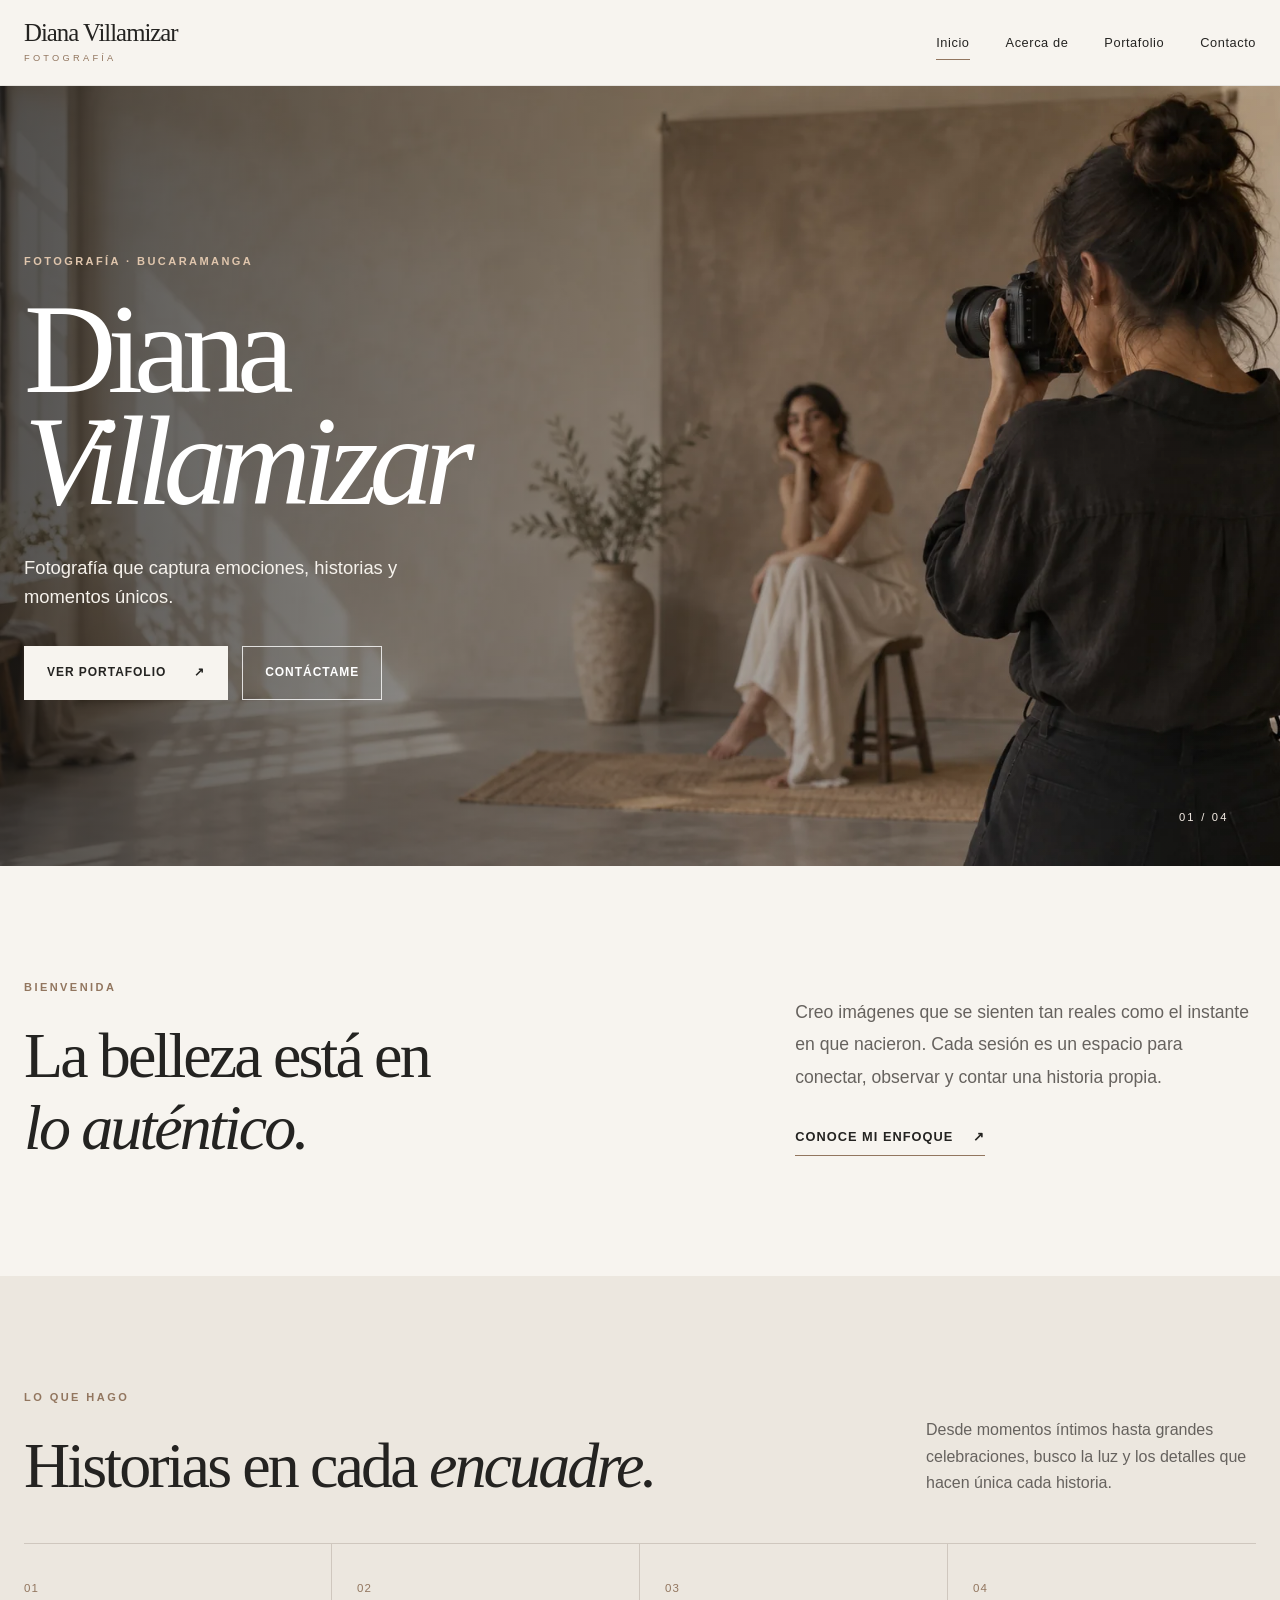
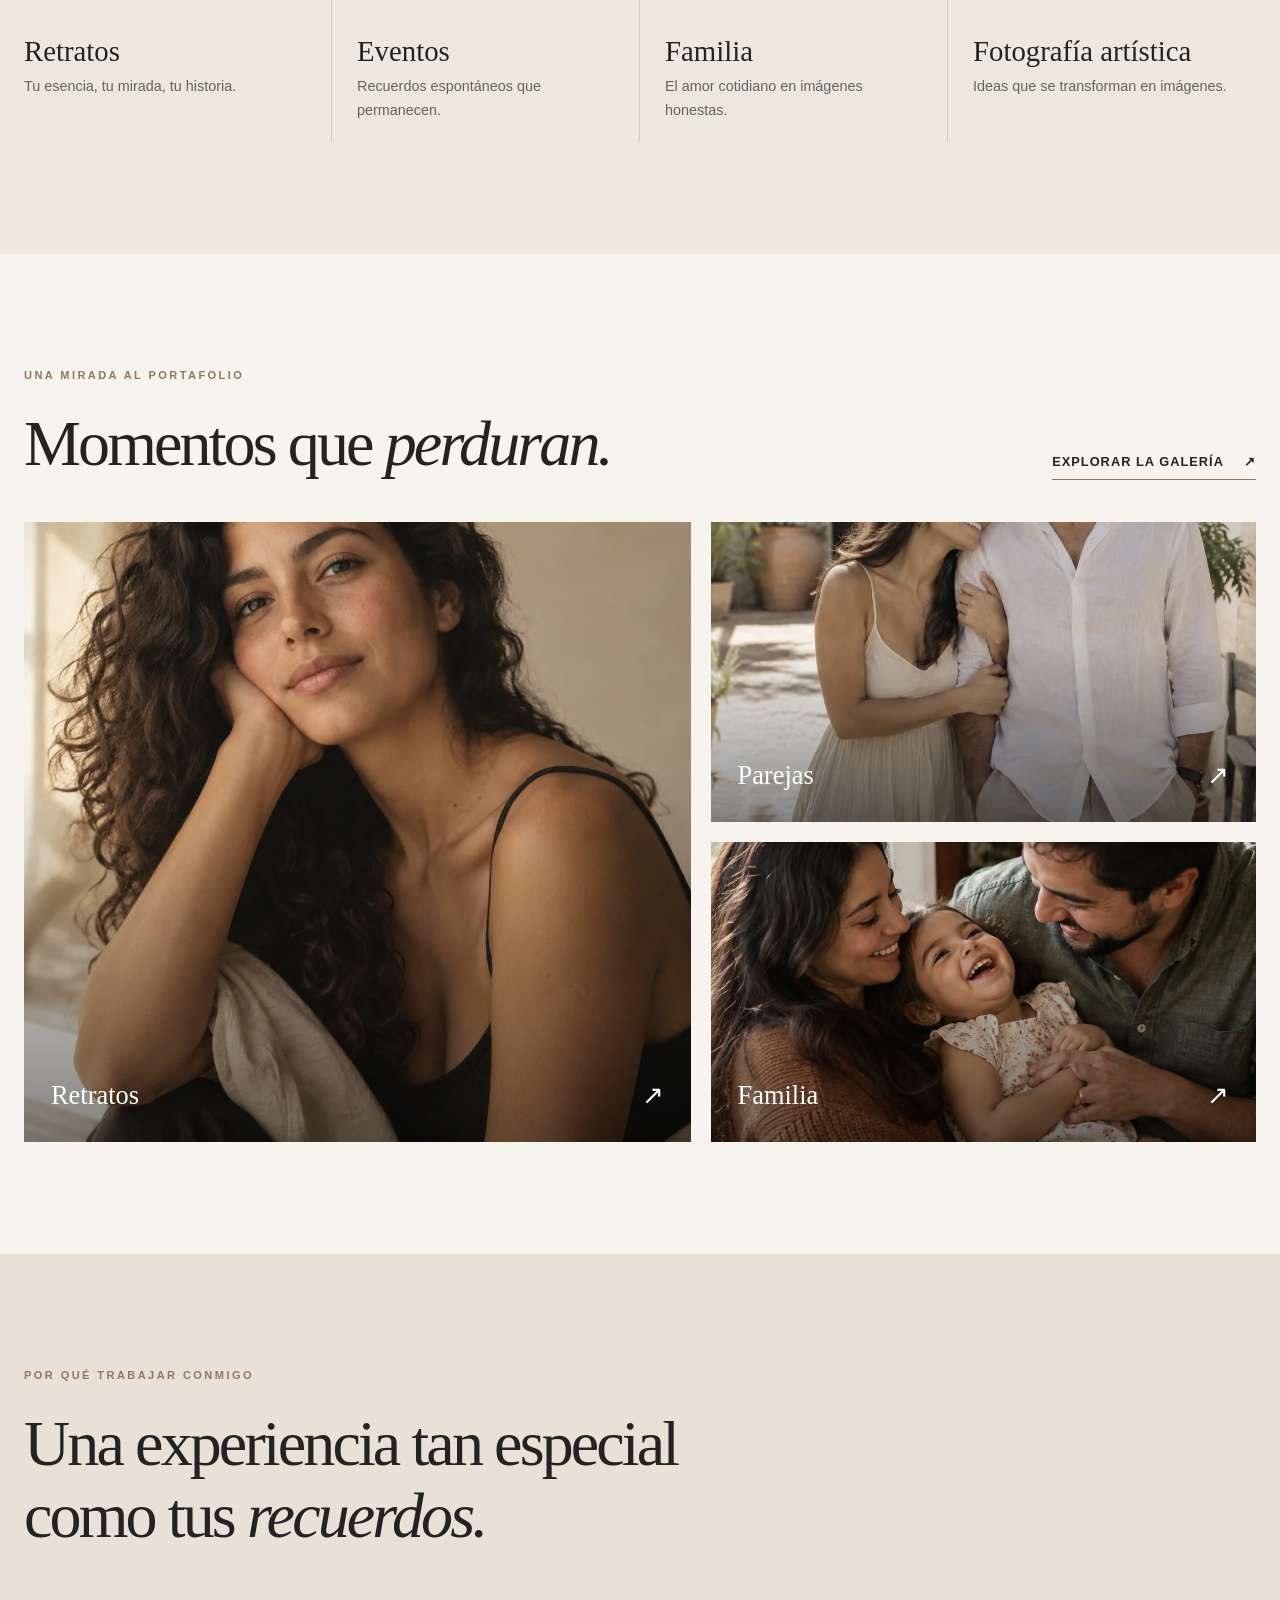
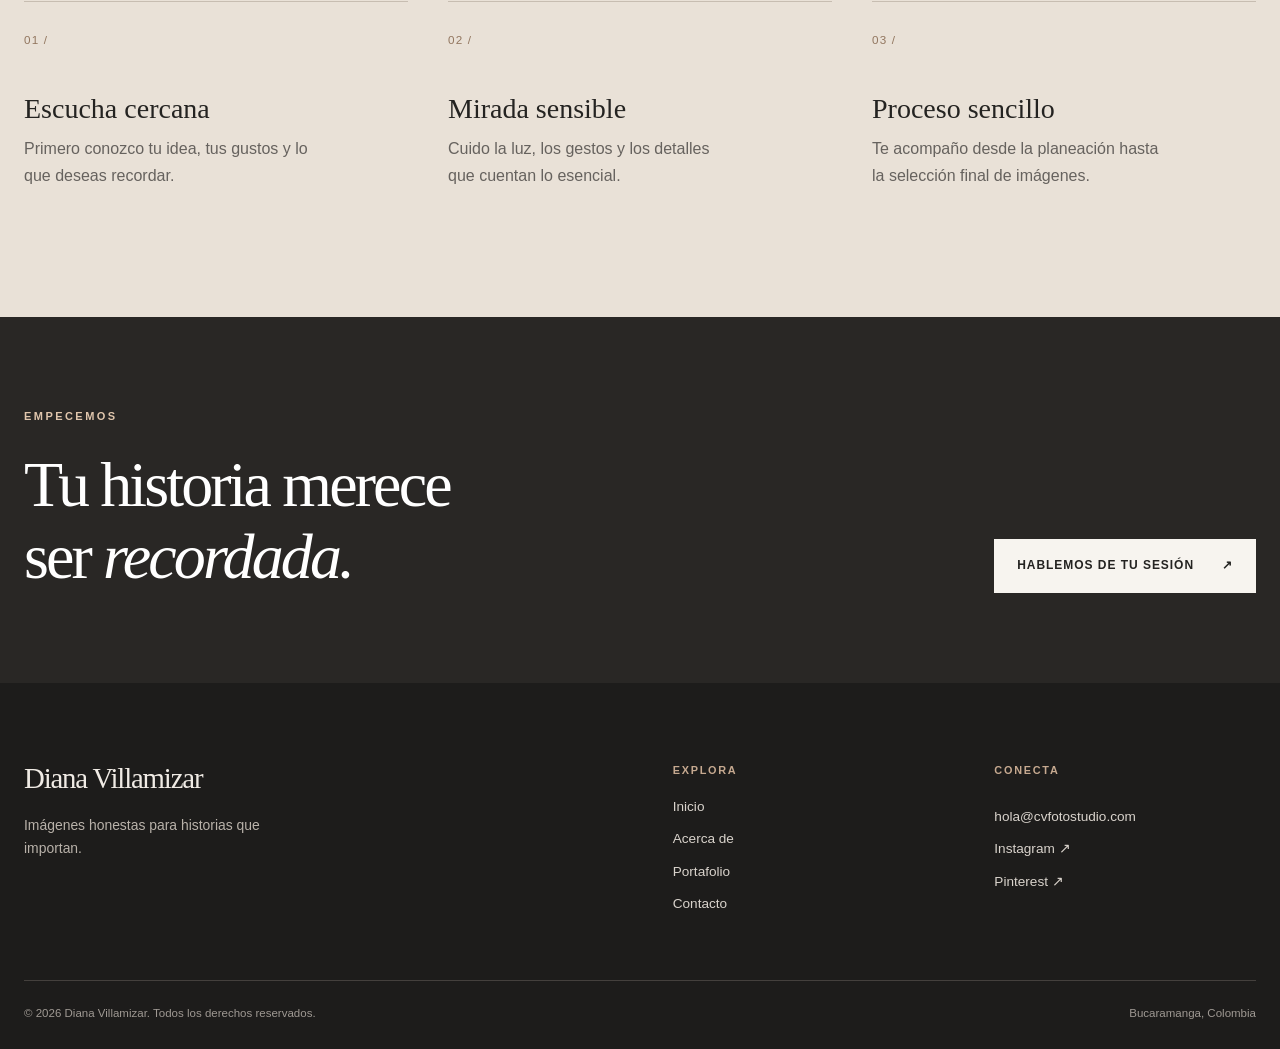
==== index.html @ 18f03355 "Add complete photography website" ====
<!doctype html>
<html lang="es">
<head>
  <meta charset="utf-8">
  <meta name="viewport" content="width=device-width, initial-scale=1">
  <meta name="description" content="Diana Villamizar: fotografía de retratos, eventos, familias y proyectos creativos en Bucaramanga. Historias reales en imágenes memorables.">
  <meta name="theme-color" content="#f7f4ef">
  <title>Diana Villamizar | Fotografía con alma en Bucaramanga</title>
  <link rel="stylesheet" href="css/styles.css">
  <script src="js/main.js" defer></script>
</head>
<body>
  <a class="skip-link" href="#contenido">Saltar al contenido</a>
  <header class="site-header">
    <div class="container header-inner">
      <a class="brand" href="index.html" aria-label="Diana Villamizar, ir al inicio"><span class="brand-name">Diana Villamizar</span><span class="brand-note">FOTOGRAFÍA</span></a>
      <button class="menu-toggle" type="button" aria-label="Abrir menú" aria-controls="site-nav" aria-expanded="false"><span></span><span></span><span></span></button>
      <nav class="site-nav" id="site-nav" aria-label="Navegación principal"><a class="active" aria-current="page" href="index.html">Inicio</a><a href="acerca.html">Acerca de</a><a href="portafolio.html">Portafolio</a><a href="contacto.html">Contacto</a></nav>
    </div>
  </header>
  <main id="contenido">
    <section class="hero" aria-labelledby="hero-title">
      <img class="hero-image" src="images/hero.webp" alt="Fotógrafa preparando una sesión de retrato en un estudio cálido" fetchpriority="high">
      <div class="hero-shade"></div>
      <div class="container hero-content"><p class="eyebrow light">FOTOGRAFÍA · BUCARAMANGA</p><h1 id="hero-title">Diana<br><em>Villamizar</em></h1><p>Fotografía que captura emociones, historias y momentos únicos.</p><div class="button-row"><a class="button button-light" href="portafolio.html">Ver portafolio <span aria-hidden="true">↗</span></a><a class="button button-outline-light" href="contacto.html">Contáctame</a></div></div>
      <span class="hero-index" aria-hidden="true">01 / 04</span>
    </section>
    <section class="section intro-section"><div class="container intro-grid"><div><p class="eyebrow">BIENVENIDA</p><h2>La belleza está en<br><em>lo auténtico.</em></h2></div><div class="intro-copy"><p>Creo imágenes que se sienten tan reales como el instante en que nacieron. Cada sesión es un espacio para conectar, observar y contar una historia propia.</p><a class="text-link" href="acerca.html">Conoce mi enfoque <span aria-hidden="true">↗</span></a></div></div></section>
    <section class="section services-section"><div class="container"><div class="section-heading"><div><p class="eyebrow">LO QUE HAGO</p><h2>Historias en cada <em>encuadre.</em></h2></div><p>Desde momentos íntimos hasta grandes celebraciones, busco la luz y los detalles que hacen única cada historia.</p></div><div class="service-grid"><article class="service-card"><span>01</span><h3>Retratos</h3><p>Tu esencia, tu mirada, tu historia.</p></article><article class="service-card"><span>02</span><h3>Eventos</h3><p>Recuerdos espontáneos que permanecen.</p></article><article class="service-card"><span>03</span><h3>Familia</h3><p>El amor cotidiano en imágenes honestas.</p></article><article class="service-card"><span>04</span><h3>Fotografía artística</h3><p>Ideas que se transforman en imágenes.</p></article></div></div></section>
    <section class="section featured-section"><div class="container"><div class="section-heading align-end"><div><p class="eyebrow">UNA MIRADA AL PORTAFOLIO</p><h2>Momentos que <em>perduran.</em></h2></div><a class="text-link" href="portafolio.html">Explorar la galería <span aria-hidden="true">↗</span></a></div><div class="featured-grid"><a class="photo-card photo-card-tall" href="portafolio.html#retratos"><img src="images/retratos.webp" alt="Retrato editorial de una mujer bajo luz natural" loading="lazy"><span>Retratos <b aria-hidden="true">↗</b></span></a><a class="photo-card" href="portafolio.html#parejas"><img src="images/parejas.webp" alt="Pareja caminando junta en un patio iluminado" loading="lazy"><span>Parejas <b aria-hidden="true">↗</b></span></a><a class="photo-card" href="portafolio.html#familia"><img src="images/familia.webp" alt="Familia compartiendo un momento cercano en casa" loading="lazy"><span>Familia <b aria-hidden="true">↗</b></span></a></div></div></section>
    <section class="section why-section"><div class="container"><p class="eyebrow">POR QUÉ TRABAJAR CONMIGO</p><h2>Una experiencia tan especial<br>como tus <em>recuerdos.</em></h2><div class="why-grid"><article><span class="why-number">01 /</span><h3>Escucha cercana</h3><p>Primero conozco tu idea, tus gustos y lo que deseas recordar.</p></article><article><span class="why-number">02 /</span><h3>Mirada sensible</h3><p>Cuido la luz, los gestos y los detalles que cuentan lo esencial.</p></article><article><span class="why-number">03 /</span><h3>Proceso sencillo</h3><p>Te acompaño desde la planeación hasta la selección final de imágenes.</p></article></div></div></section>
    <section class="cta-section"><div class="container cta-inner"><div><p class="eyebrow light">EMPECEMOS</p><h2>Tu historia merece<br>ser <em>recordada.</em></h2></div><a class="button button-light" href="contacto.html">Hablemos de tu sesión <span aria-hidden="true">↗</span></a></div></section>
  </main>
  <footer class="site-footer"><div class="container footer-top"><div><a class="footer-brand" href="index.html">Diana Villamizar</a><p>Imágenes honestas para historias que importan.</p></div><div><h2>Explora</h2><nav aria-label="Navegación del pie de página"><a href="index.html">Inicio</a><a href="acerca.html">Acerca de</a><a href="portafolio.html">Portafolio</a><a href="contacto.html">Contacto</a></nav></div><div><h2>Conecta</h2><a href="mailto:hola@cvfotostudio.com">hola@cvfotostudio.com</a><a href="https://www.instagram.com/" target="_blank" rel="noopener noreferrer" aria-label="Instagram (enlace de demostración)">Instagram ↗</a><a href="https://www.pinterest.com/" target="_blank" rel="noopener noreferrer" aria-label="Pinterest (enlace de demostración)">Pinterest ↗</a></div></div><div class="container footer-bottom"><small>© 2026 Diana Villamizar. Todos los derechos reservados.</small><small>Bucaramanga, Colombia</small></div></footer>
</body>
</html>
---- css/styles.css ----
/* Diana Villamizar — sitio estático, sin dependencias. */
:root {
  --paper:#f7f4ef;
  --white:#fff;
  --ink:#242321;
  --muted:#66625e;
  --line:#ded8d0;
  --accent:#92765f;
  --dark:#292725;
  --serif:Georgia,'Times New Roman',serif;
  --sans:Arial,Helvetica,sans-serif
}
* {
  box-sizing:border-box
}
html {
  scroll-behavior:smooth
}
body {
  margin:0;
  background:var(--paper);
  color:var(--ink);
  font-family:var(--sans);
  font-size:16px;
  line-height:1.65
}
img {
  max-width:100%;
  display:block
}
a {
  color:inherit;
  text-decoration:none
}
button,input,textarea {
  font:inherit
}
button {
  cursor:pointer
}
h1,h2,h3,p {
  margin-top:0
}
h1,h2,h3 {
  line-height:1.12;
  font-weight:400
}
h1,h2,.footer-brand,.brand-name {
  font-family:var(--serif)
}
h1 em,h2 em {
  font-weight:400
}
h2 {
  font-size:clamp(2.35rem,5vw,4.6rem);
  letter-spacing:-.045em
}
h3 {
  font-size:1.35rem
}
p {
  color:var(--muted)
}
:focus-visible {
  outline:2px solid var(--accent);
  outline-offset:4px
}
.container {
  width:min(100% - 48px,1260px);
  margin-inline:auto
}
.section {
  padding:112px 0
}
.eyebrow {
  font-size:.69rem;
  font-weight:700;
  letter-spacing:.22em;
  color:var(--accent);
  margin-bottom:24px
}
.eyebrow.light {
  color:#e0c6ad
}
.skip-link {
  position:absolute;
  left:16px;
  top:-60px;
  z-index:99;
  background:var(--ink);
  color:white;
  padding:10px 16px
}
.skip-link:focus {
  top:10px
}
.site-header {
  height:86px;
  background:var(--paper);
  position:relative;
  z-index:20;
  border-bottom:1px solid rgba(36,35,33,.08)
}
.header-inner {
  height:100%;
  display:flex;
  align-items:center;
  justify-content:space-between;
  gap:32px
}
.brand {
  display:inline-flex;
  flex-direction:column;
  line-height:1;
  white-space:nowrap
}
.brand-name {
  font-size:1.55rem;
  letter-spacing:-.04em
}
.brand-note {
  font-size:.58rem;
  letter-spacing:.35em;
  margin-top:8px;
  color:var(--accent)
}
.site-nav {
  display:flex;
  align-items:center;
  gap:36px
}
.site-nav a {
  font-size:.8rem;
  letter-spacing:.045em;
  padding:12px 0;
  position:relative
}
.site-nav a::after {
  content:"";
  position:absolute;
  left:0;
  right:100%;
  bottom:5px;
  height:1px;
  background:var(--accent);
  transition:right .25s
}
.site-nav a:hover::after,.site-nav a.active::after {
  right:0
}
.menu-toggle {
  display:none;
  border:0;
  background:none;
  width:42px;
  height:42px;
  padding:8px
}
.menu-toggle span {
  display:block;
  height:1px;
  background:var(--ink);
  margin:6px 0
}
.hero {
  min-height:min(780px,calc(100svh - 86px));
  position:relative;
  background:#665c53;
  display:flex;
  align-items:center;
  overflow:hidden
}
.hero-image,.hero-shade {
  position:absolute;
  inset:0;
  width:100%;
  height:100%
}
.hero-image {
  object-fit:cover;
  object-position:center
}
.hero-shade {
  background:linear-gradient(90deg,rgba(22,20,19,.73),rgba(22,20,19,.25) 66%,rgba(22,20,19,.03))
}
.hero-content {
  z-index:1;
  padding-top:90px;
  padding-bottom:90px;
  color:white
}
.hero h1 {
  font-size:clamp(4.5rem,10vw,10rem);
  letter-spacing:-.07em;
  line-height:.87;
  margin-bottom:36px
}
.hero-content>p:not(.eyebrow) {
  color:#f6f2ec;
  max-width:430px;
  font-size:1.15rem;
  line-height:1.6
}
.hero-index {
  position:absolute;
  right:4%;
  bottom:40px;
  color:#f4ece4;
  font-size:.7rem;
  letter-spacing:.2em
}
.button-row {
  display:flex;
  gap:14px;
  flex-wrap:wrap;
  align-items:center;
  margin-top:34px
}
.button {
  display:inline-flex;
  align-items:center;
  justify-content:center;
  gap:28px;
  min-height:54px;
  padding:14px 22px;
  font-size:.75rem;
  font-weight:700;
  letter-spacing:.08em;
  text-transform:uppercase;
  border:1px solid transparent;
  transition:background .25s,color .25s,transform .25s
}
.button:hover {
  transform:translateY(-3px)
}
.button-light {
  background:var(--paper);
  color:var(--ink)
}
.button-light:hover {
  background:white
}
.button-outline-light {
  border-color:rgba(255,255,255,.8);
  color:white
}
.button-outline-light:hover {
  background:white;
  color:var(--ink)
}
.button-dark {
  background:var(--ink);
  color:white
}
.button-dark:hover {
  background:#514942
}
.text-link {
  display:inline-flex;
  align-items:center;
  gap:20px;
  color:var(--ink);
  border-bottom:1px solid var(--accent);
  padding-bottom:7px;
  font-size:.8rem;
  font-weight:700;
  letter-spacing:.08em;
  text-transform:uppercase;
  transition:gap .25s
}
.text-link:hover {
  gap:27px
}
.intro-section {
  background:var(--paper)
}
.intro-grid {
  display:grid;
  grid-template-columns:1.15fr .85fr;
  gap:12%;
  align-items:end
}
.intro-grid h2 {
  margin:0
}
.intro-copy {
  padding-bottom:8px
}
.intro-copy p {
  font-size:1.1rem;
  line-height:1.85;
  margin-bottom:30px
}
.services-section {
  background:#ece7df
}
.section-heading {
  display:flex;
  justify-content:space-between;
  gap:48px;
  align-items:end;
  margin-bottom:42px
}
.section-heading h2 {
  margin-bottom:0
}
.section-heading>p {
  max-width:330px;
  margin-bottom:5px
}
.service-grid {
  display:grid;
  grid-template-columns:repeat(4,1fr);
  border-top:1px solid #cfc7be
}
.service-card {
  padding:30px 20px 5px 0;
  border-right:1px solid #cfc7be;
  min-height:195px
}
.service-card:not(:first-child) {
  padding-left:25px
}
.service-card:last-child {
  border-right:0
}
.service-card span,.purpose-grid span {
  font-size:.72rem;
  color:var(--accent);
  letter-spacing:.1em
}
.service-card h3 {
  font-family:var(--serif);
  font-size:1.8rem;
  margin:34px 0 8px
}
.service-card p {
  font-size:.9rem
}
.featured-section {
  background:var(--paper)
}
.align-end {
  align-items:end
}
.featured-grid {
  display:grid;
  grid-template-columns:1.1fr .9fr;
  grid-template-rows:300px 300px;
  gap:20px
}
.photo-card {
  position:relative;
  overflow:hidden;
  background:#d8cbbb
}
.photo-card-tall {
  grid-row:span 2
}
.photo-card img {
  width:100%;
  height:100%;
  object-fit:cover;
  transition:transform .5s
}
.photo-card:hover img,.portfolio-item:hover img {
  transform:scale(1.045)
}
.photo-card::after {
  content:"";
  position:absolute;
  inset:40% 0 0;
  background:linear-gradient(transparent,rgba(0,0,0,.48))
}
.photo-card span {
  position:absolute;
  z-index:1;
  color:white;
  left:27px;
  right:27px;
  bottom:24px;
  display:flex;
  justify-content:space-between;
  font-family:var(--serif);
  font-size:1.65rem
}
.photo-card b {
  font-family:var(--sans);
  font-weight:400
}
.why-section {
  background:#e9e1d7
}
.why-section h2 {
  margin-bottom:50px
}
.why-grid {
  display:grid;
  grid-template-columns:repeat(3,1fr);
  gap:40px
}
.why-grid article {
  border-top:1px solid #c7bdb1;
  padding-top:24px
}
.why-number {
  font-size:.73rem;
  letter-spacing:.1em;
  color:var(--accent)
}
.why-grid h3 {
  font-family:var(--serif);
  font-size:1.75rem;
  margin:40px 0 12px
}
.why-grid p {
  max-width:290px
}
.cta-section {
  background:var(--dark);
  color:white;
  padding:90px 0
}
.cta-inner {
  display:flex;
  justify-content:space-between;
  align-items:end;
  gap:40px
}
.cta-inner h2 {
  margin:0
}
.cta-inner .button-row {
  margin:0
}
.cta-inner .button-outline-light {
  white-space:nowrap
}
.page-intro {
  padding:105px 0 90px;
  background:#eee9e1
}
.page-intro h1 {
  font-size:clamp(3.5rem,7.6vw,7.3rem);
  letter-spacing:-.065em;
  margin-bottom:24px
}
.page-intro p:not(.eyebrow) {
  font-size:1.12rem;
  max-width:520px;
  margin:0
}
.about-story {
  background:var(--paper)
}
.about-grid {
  display:grid;
  grid-template-columns:1fr 1fr;
  gap:10%;
  align-items:center
}
.about-image-wrap {
  position:relative
}
.about-image-wrap img {
  width:100%;
  height:680px;
  object-fit:cover
}
.image-caption {
  position:absolute;
  left:-28px;
  bottom:28px;
  background:var(--paper);
  padding:14px 20px;
  font-size:.65rem;
  letter-spacing:.2em
}
.about-copy h2 {
  margin-bottom:28px
}
.about-copy p:not(.eyebrow) {
  font-size:1.04rem;
  line-height:1.85
}
.about-copy .button-row {
  margin-top:32px
}
.purpose-section {
  background:#e9e1d7
}
.purpose-grid {
  display:grid;
  grid-template-columns:repeat(3,1fr);
  gap:36px
}
.purpose-grid article {
  border-top:1px solid #bfb2a3;
  padding-top:22px
}
.purpose-grid h3 {
  font-family:var(--serif);
  font-size:2rem;
  margin:34px 0 14px
}
.purpose-grid p {
  line-height:1.8
}
.approach-section {
  background:var(--paper)
}
.approach-grid {
  display:grid;
  grid-template-columns:.9fr 1.1fr;
  gap:15%
}
.approach-grid>div:first-child>p:not(.eyebrow) {
  max-width:340px;
  margin-bottom:30px
}
.steps article {
  display:grid;
  grid-template-columns:55px 1fr;
  gap:20px;
  border-top:1px solid var(--line);
  padding:26px 0
}
.steps article:last-child {
  border-bottom:1px solid var(--line)
}
.steps span {
  font-size:.72rem;
  color:var(--accent)
}
.steps h3 {
  font-family:var(--serif);
  font-size:1.6rem;
  margin:0 0 8px
}
.steps p {
  margin:0
}
.portfolio-intro {
  background:#eee9e1
}
.portfolio-section {
  background:var(--paper)
}
.category-nav {
  display:flex;
  gap:10px;
  flex-wrap:wrap;
  margin-bottom:34px
}
.category-nav a {
  border:1px solid var(--line);
  padding:9px 17px;
  font-size:.76rem;
  letter-spacing:.05em;
  transition:background .2s,color .2s
}
.category-nav a:hover {
  background:var(--ink);
  color:white
}
.portfolio-grid {
  display:grid;
  grid-template-columns:repeat(2,1fr);
  gap:22px
}
.portfolio-item {
  height:590px;
  position:relative;
  overflow:hidden;
  background:#d2c8bc;
  scroll-margin-top:30px
}
.portfolio-item img {
  width:100%;
  height:100%;
  object-fit:cover;
  transition:transform .5s
}
.portfolio-item::after {
  content:"";
  position:absolute;
  inset:55% 0 0;
  background:linear-gradient(transparent,rgba(0,0,0,.6))
}
.portfolio-label {
  position:absolute;
  z-index:1;
  bottom:30px;
  left:32px;
  color:white
}
.portfolio-label span {
  font-size:.67rem;
  letter-spacing:.2em
}
.portfolio-label h2 {
  font-size:2.5rem;
  margin:12px 0 0
}
.portfolio-wide {
  grid-column:span 2;
  height:540px
}
.portfolio-wide img {
  object-position:center 48%
}
.portfolio-note {
  font-size:.82rem;
  margin:23px 0 0;
  text-align:right
}
.contact-intro {
  background:#eee9e1
}
.contact-section {
  background:var(--paper)
}
.contact-grid {
  display:grid;
  grid-template-columns:.9fr 1.1fr;
  gap:12%
}
.contact-details h2 {
  margin-bottom:24px
}
.contact-details>p:not(.eyebrow):not(.demo-note) {
  max-width:430px;
  line-height:1.8
}
.contact-list {
  margin:43px 0 34px
}
.contact-list>div {
  border-top:1px solid var(--line);
  padding:16px 0;
  display:grid;
  grid-template-columns:105px 1fr;
  gap:20px
}
.contact-list>div:last-child {
  border-bottom:1px solid var(--line)
}
.contact-list span {
  font-size:.65rem;
  letter-spacing:.12em;
  color:var(--accent);
  padding-top:6px
}
.contact-list a,.contact-list p {
  margin:0;
  color:var(--ink)
}
.contact-list a:hover {
  text-decoration:underline
}
.demo-note,.form-disclaimer {
  font-size:.75rem;
  line-height:1.55;
  color:#746d66
}
.demo-note {
  margin-top:28px
}
.form-panel {
  background:#ede7df;
  padding:48px
}
.form-panel h2 {
  font-size:2.7rem;
  margin-bottom:10px
}
.form-panel>p {
  font-size:.88rem;
  margin-bottom:30px
}
.form-row {
  display:grid;
  grid-template-columns:1fr 1fr;
  gap:20px
}
.field {
  margin-bottom:22px
}
.field label {
  display:block;
  font-size:.7rem;
  font-weight:700;
  letter-spacing:.1em;
  text-transform:uppercase;
  margin-bottom:9px
}
.field label span {
  color:#9b533b
}
.field input,.field textarea {
  width:100%;
  border:1px solid #c8bdb0;
  background:#faf8f5;
  color:var(--ink);
  padding:13px 14px;
  border-radius:0;
  outline:0
}
.field input:focus,.field textarea:focus {
  border-color:var(--accent);
  box-shadow:0 0 0 2px rgba(146,118,95,.18)
}
.field textarea {
  resize:vertical;
  min-height:140px
}
.form-submit {
  width:100%
}
.form-feedback {
  margin:15px 0 0;
  color:var(--ink);
  font-size:.88rem
}
.form-feedback:empty {
  display:none
}
.form-disclaimer {
  margin:14px 0 0
}
.contact-closing {
  text-align:center;
  padding:85px 0 105px;
  background:#e9e1d7
}
.contact-closing h2 {
  font-size:clamp(2.2rem,5vw,4rem);
  margin:0
}
.site-footer {
  background:#1d1c1b;
  color:#f0ebe5;
  padding:72px 0 26px
}
.footer-top {
  display:grid;
  grid-template-columns:1.8fr .8fr .8fr;
  gap:60px;
  padding-bottom:65px
}
.footer-brand {
  display:block;
  font-size:1.8rem;
  letter-spacing:-.04em;
  margin-bottom:12px
}
.footer-top p {
  font-size:.87rem;
  color:#b9b2aa;
  max-width:250px
}
.footer-top h2 {
  font-family:var(--sans);
  font-size:.68rem;
  font-weight:700;
  letter-spacing:.16em;
  text-transform:uppercase;
  color:#c6a990;
  margin:9px 0 20px
}
.footer-top nav,.footer-top>div:last-child {
  display:flex;
  flex-direction:column;
  gap:10px
}
.footer-top a:not(.footer-brand) {
  font-size:.85rem;
  color:#d9d3cc
}
.footer-top a:hover {
  color:white;
  text-decoration:underline
}
.footer-bottom {
  border-top:1px solid #44403d;
  padding-top:23px;
  display:flex;
  justify-content:space-between;
  gap:20px
}
.footer-bottom small {
  color:#9f9993;
  font-size:.72rem
}
@media(max-width:900px) {
  .section {
    padding:85px 0
  }
  .service-grid {
    grid-template-columns:repeat(2,1fr)
  }
  .service-card:nth-child(2) {
    border-right:0
  }
  .service-card:nth-child(n+3) {
    border-top:1px solid #cfc7be
  }
  .about-grid,.contact-grid {
    gap:6%
  }
  .about-image-wrap img {
    height:590px
  }
  .portfolio-item {
    height:500px
  }
  .portfolio-wide {
    height:450px
  }
  .footer-top {
    gap:30px
  }

}
@media(max-width:760px) {
  .container {
    width:min(100% - 36px,1260px)
  }
  .site-header {
    height:72px
  }
  .brand-name {
    font-size:1.37rem
  }
  .menu-toggle {
    display:block
  }
  .site-nav {
    position:absolute;
    top:72px;
    left:0;
    right:0;
    display:none;
    background:var(--paper);
    padding:10px 18px 22px;
    box-shadow:0 16px 22px rgba(0,0,0,.08);
    flex-direction:column;
    align-items:stretch;
    gap:0
  }
  .site-nav.is-open {
    display:flex
  }
  .site-nav a {
    padding:13px 0;
    border-bottom:1px solid var(--line)
  }
  .site-nav a::after {
    display:none
  }
  .hero {
    min-height:660px
  }
  .hero-image {
    object-position:59% center
  }
  .hero-shade {
    background:linear-gradient(90deg,rgba(22,20,19,.76),rgba(22,20,19,.28))
  }
  .hero h1 {
    font-size:clamp(4.1rem,15vw,7rem)
  }
  .hero-index {
    display:none
  }
  .intro-grid,.about-grid,.approach-grid,.contact-grid {
    grid-template-columns:1fr;
    gap:40px
  }
  .section-heading {
    display:block
  }
  .section-heading>p {
    margin-top:24px
  }
  .featured-grid {
    grid-template-rows:240px 240px
  }
  .why-grid,.purpose-grid {
    gap:20px
  }
  .cta-inner {
    align-items:start;
    flex-direction:column
  }
  .page-intro {
    padding:75px 0
  }
  .about-image-wrap img {
    height:560px
  }
  .about-copy {
    max-width:600px
  }
  .portfolio-item {
    height:420px
  }
  .portfolio-wide {
    height:400px
  }
  .footer-top {
    grid-template-columns:1.2fr 1fr;
    gap:38px
  }
  .footer-top>div:first-child {
    grid-column:span 2
  }

}
@media(max-width:540px) {
  .section {
    padding:70px 0
  }
  .hero {
    min-height:620px
  }
  .hero-content {
    padding-top:75px;
    padding-bottom:75px
  }
  .hero-content>p:not(.eyebrow) {
    font-size:1rem
  }
  .button-row {
    gap:10px
  }
  .button {
    padding:12px 16px;
    gap:14px
  }
  .intro-copy p {
    font-size:1rem
  }
  .service-grid,.why-grid,.purpose-grid,.portfolio-grid,.form-row {
    grid-template-columns:1fr
  }
  .service-card,.service-card:not(:first-child) {
    border-right:0;
    border-top:1px solid #cfc7be;
    padding:20px 0;
    min-height:0
  }
  .service-card:first-child {
    border-top:0
  }
  .service-card h3 {
    margin:16px 0 6px
  }
  .featured-grid {
    grid-template-columns:1fr;
    grid-template-rows:420px 240px 240px;
    gap:12px
  }
  .photo-card-tall {
    grid-row:auto
  }
  .photo-card span {
    font-size:1.4rem
  }
  .why-grid article {
    padding-top:18px
  }
  .why-grid h3 {
    margin:15px 0 8px
  }
  .page-intro h1 {
    font-size:clamp(3.2rem,12vw,5rem)
  }
  .about-image-wrap img {
    height:460px
  }
  .image-caption {
    left:0
  }
  .portfolio-item,.portfolio-wide {
    height:470px;
    grid-column:auto
  }
  .portfolio-label {
    left:20px;
    bottom:20px
  }
  .portfolio-label h2 {
    font-size:2rem
  }
  .form-panel {
    padding:28px 20px
  }
  .footer-top {
    grid-template-columns:1fr 1fr
  }
  .footer-top>div:first-child {
    grid-column:span 2
  }
  .footer-bottom {
    flex-direction:column;
    gap:3px
  }

}
@media(prefers-reduced-motion:reduce) {
  html {
    scroll-behavior:auto
  }
  *,*::before,*::after {
    transition-duration:.01ms!important;
    animation-duration:.01ms!important
  }

}
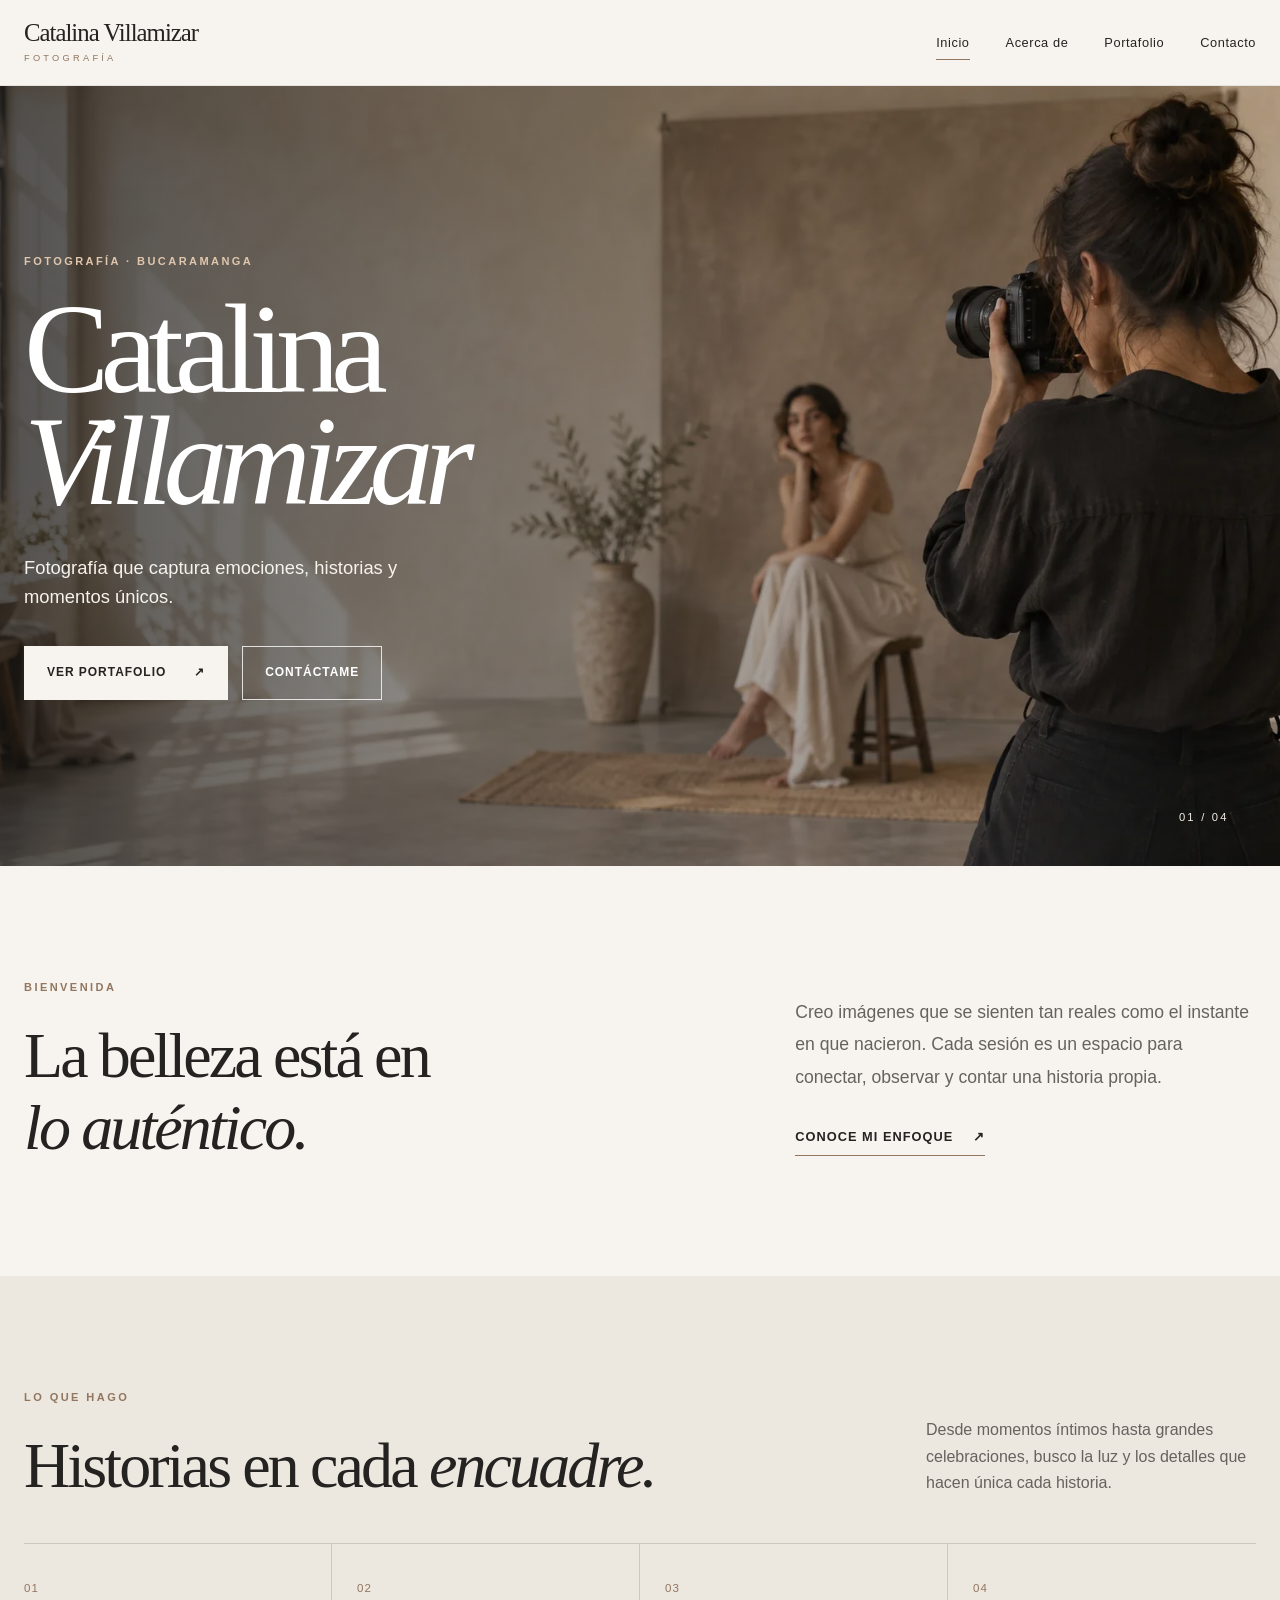
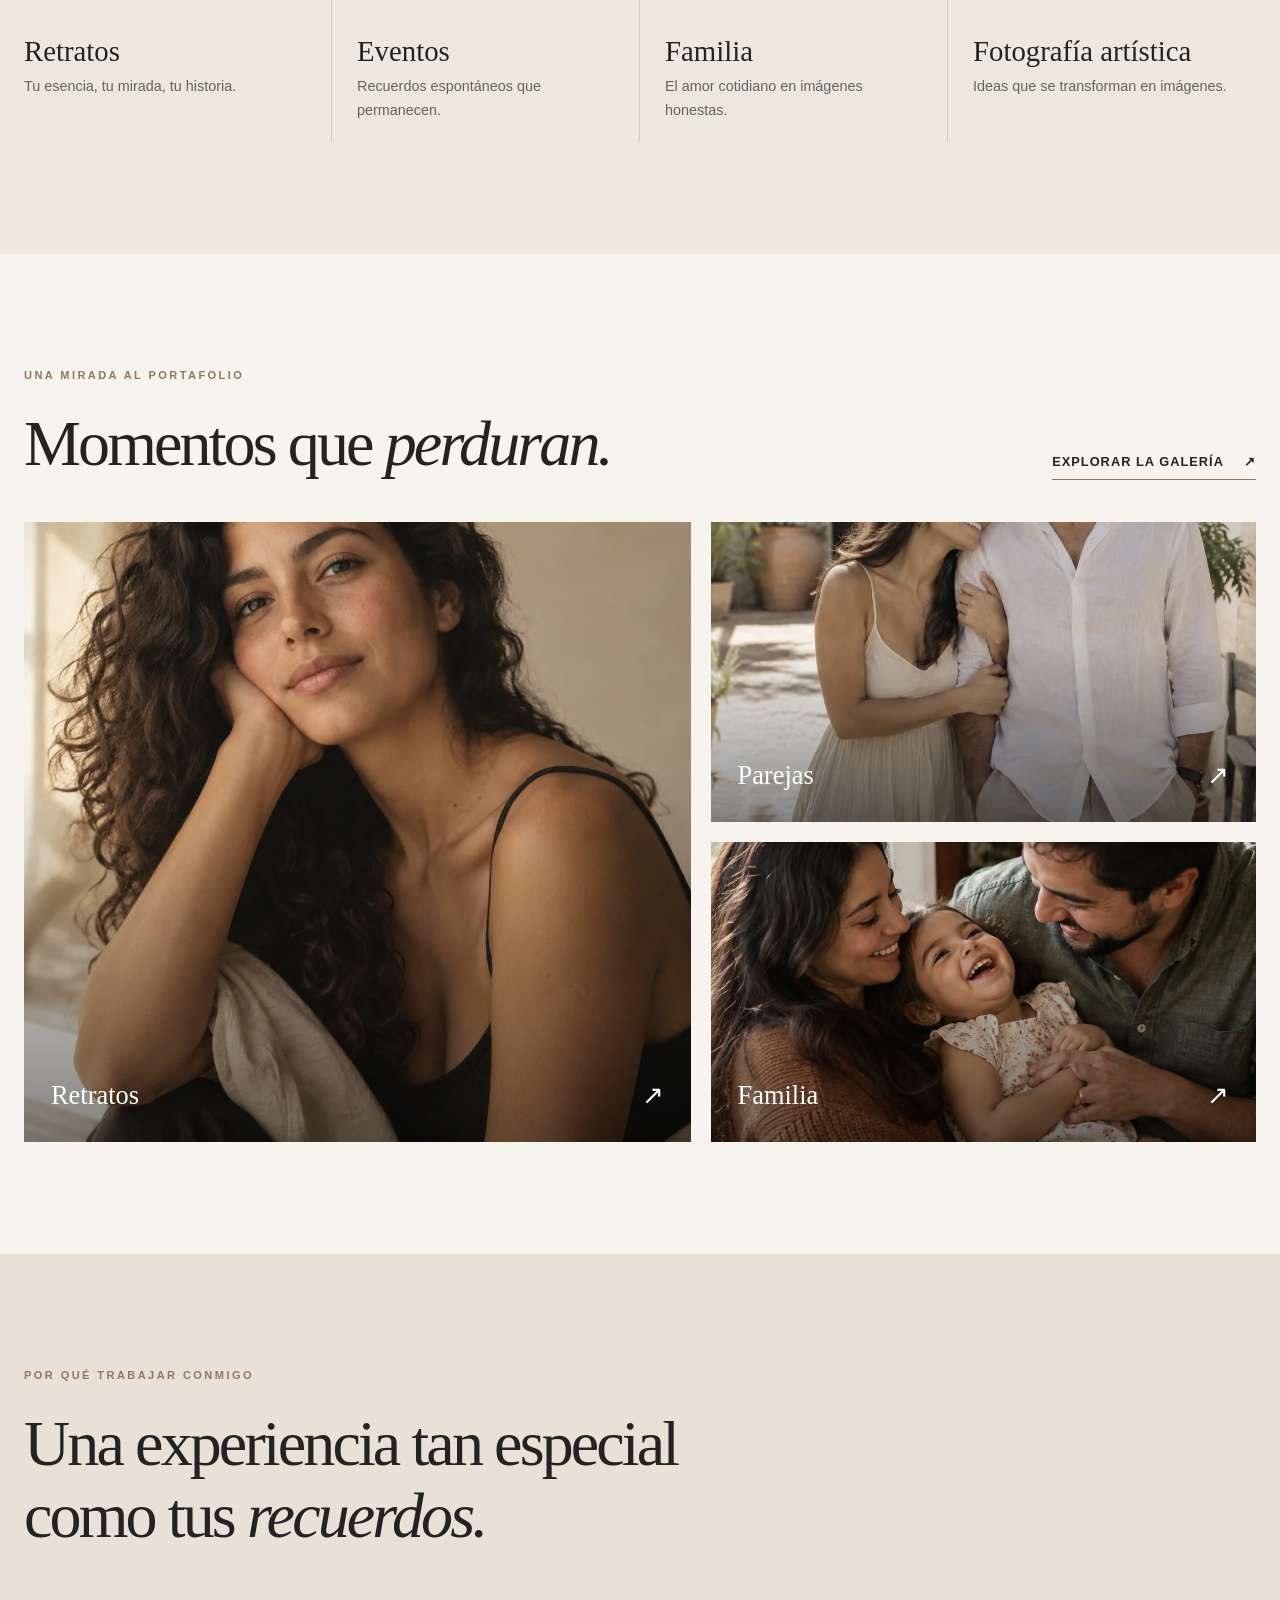
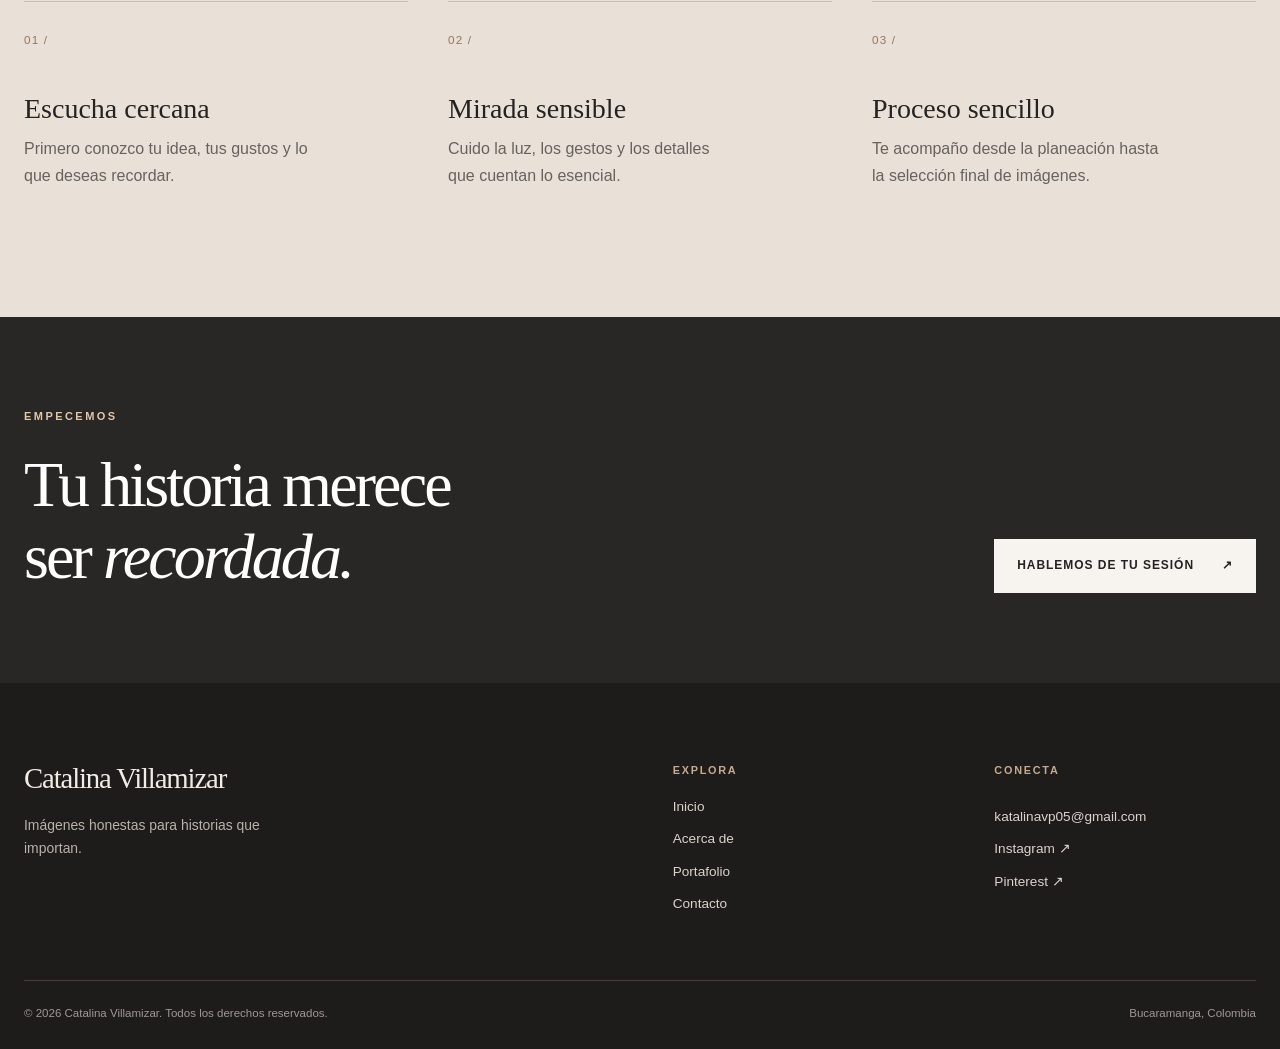
==== commit e8fde637: "Update Catalina contact details and branding" ====
--- a/index.html
+++ b/index.html
@@ -3,9 +3,9 @@
 <head>
   <meta charset="utf-8">
   <meta name="viewport" content="width=device-width, initial-scale=1">
-  <meta name="description" content="Diana Villamizar: fotografía de retratos, eventos, familias y proyectos creativos en Bucaramanga. Historias reales en imágenes memorables.">
+  <meta name="description" content="Catalina Villamizar: fotografía de retratos, eventos, familias y proyectos creativos en Bucaramanga. Historias reales en imágenes memorables.">
   <meta name="theme-color" content="#f7f4ef">
-  <title>Diana Villamizar | Fotografía con alma en Bucaramanga</title>
+  <title>Catalina Villamizar | Fotografía con alma en Bucaramanga</title>
   <link rel="stylesheet" href="css/styles.css">
   <script src="js/main.js" defer></script>
 </head>
@@ -13,7 +13,7 @@
   <a class="skip-link" href="#contenido">Saltar al contenido</a>
   <header class="site-header">
     <div class="container header-inner">
-      <a class="brand" href="index.html" aria-label="Diana Villamizar, ir al inicio"><span class="brand-name">Diana Villamizar</span><span class="brand-note">FOTOGRAFÍA</span></a>
+      <a class="brand" href="index.html" aria-label="Catalina Villamizar, ir al inicio"><span class="brand-name">Catalina Villamizar</span><span class="brand-note">FOTOGRAFÍA</span></a>
       <button class="menu-toggle" type="button" aria-label="Abrir menú" aria-controls="site-nav" aria-expanded="false"><span></span><span></span><span></span></button>
       <nav class="site-nav" id="site-nav" aria-label="Navegación principal"><a class="active" aria-current="page" href="index.html">Inicio</a><a href="acerca.html">Acerca de</a><a href="portafolio.html">Portafolio</a><a href="contacto.html">Contacto</a></nav>
     </div>
@@ -22,7 +22,7 @@
     <section class="hero" aria-labelledby="hero-title">
       <img class="hero-image" src="images/hero.webp" alt="Fotógrafa preparando una sesión de retrato en un estudio cálido" fetchpriority="high">
       <div class="hero-shade"></div>
-      <div class="container hero-content"><p class="eyebrow light">FOTOGRAFÍA · BUCARAMANGA</p><h1 id="hero-title">Diana<br><em>Villamizar</em></h1><p>Fotografía que captura emociones, historias y momentos únicos.</p><div class="button-row"><a class="button button-light" href="portafolio.html">Ver portafolio <span aria-hidden="true">↗</span></a><a class="button button-outline-light" href="contacto.html">Contáctame</a></div></div>
+      <div class="container hero-content"><p class="eyebrow light">FOTOGRAFÍA · BUCARAMANGA</p><h1 id="hero-title">Catalina<br><em>Villamizar</em></h1><p>Fotografía que captura emociones, historias y momentos únicos.</p><div class="button-row"><a class="button button-light" href="portafolio.html">Ver portafolio <span aria-hidden="true">↗</span></a><a class="button button-outline-light" href="contacto.html">Contáctame</a></div></div>
       <span class="hero-index" aria-hidden="true">01 / 04</span>
     </section>
     <section class="section intro-section"><div class="container intro-grid"><div><p class="eyebrow">BIENVENIDA</p><h2>La belleza está en<br><em>lo auténtico.</em></h2></div><div class="intro-copy"><p>Creo imágenes que se sienten tan reales como el instante en que nacieron. Cada sesión es un espacio para conectar, observar y contar una historia propia.</p><a class="text-link" href="acerca.html">Conoce mi enfoque <span aria-hidden="true">↗</span></a></div></div></section>
@@ -31,8 +31,9 @@
     <section class="section why-section"><div class="container"><p class="eyebrow">POR QUÉ TRABAJAR CONMIGO</p><h2>Una experiencia tan especial<br>como tus <em>recuerdos.</em></h2><div class="why-grid"><article><span class="why-number">01 /</span><h3>Escucha cercana</h3><p>Primero conozco tu idea, tus gustos y lo que deseas recordar.</p></article><article><span class="why-number">02 /</span><h3>Mirada sensible</h3><p>Cuido la luz, los gestos y los detalles que cuentan lo esencial.</p></article><article><span class="why-number">03 /</span><h3>Proceso sencillo</h3><p>Te acompaño desde la planeación hasta la selección final de imágenes.</p></article></div></div></section>
     <section class="cta-section"><div class="container cta-inner"><div><p class="eyebrow light">EMPECEMOS</p><h2>Tu historia merece<br>ser <em>recordada.</em></h2></div><a class="button button-light" href="contacto.html">Hablemos de tu sesión <span aria-hidden="true">↗</span></a></div></section>
   </main>
-  <footer class="site-footer"><div class="container footer-top"><div><a class="footer-brand" href="index.html">Diana Villamizar</a><p>Imágenes honestas para historias que importan.</p></div><div><h2>Explora</h2><nav aria-label="Navegación del pie de página"><a href="index.html">Inicio</a><a href="acerca.html">Acerca de</a><a href="portafolio.html">Portafolio</a><a href="contacto.html">Contacto</a></nav></div><div><h2>Conecta</h2><a href="mailto:hola@cvfotostudio.com">hola@cvfotostudio.com</a><a href="https://www.instagram.com/" target="_blank" rel="noopener noreferrer" aria-label="Instagram (enlace de demostración)">Instagram ↗</a><a href="https://www.pinterest.com/" target="_blank" rel="noopener noreferrer" aria-label="Pinterest (enlace de demostración)">Pinterest ↗</a></div></div><div class="container footer-bottom"><small>© 2026 Diana Villamizar. Todos los derechos reservados.</small><small>Bucaramanga, Colombia</small></div></footer>
+  <footer class="site-footer"><div class="container footer-top"><div><a class="footer-brand" href="index.html">Catalina Villamizar</a><p>Imágenes honestas para historias que importan.</p></div><div><h2>Explora</h2><nav aria-label="Navegación del pie de página"><a href="index.html">Inicio</a><a href="acerca.html">Acerca de</a><a href="portafolio.html">Portafolio</a><a href="contacto.html">Contacto</a></nav></div><div><h2>Conecta</h2><a href="mailto:katalinavp05@gmail.com">katalinavp05@gmail.com</a><a href="https://www.instagram.com/" target="_blank" rel="noopener noreferrer" aria-label="Instagram (enlace de demostración)">Instagram ↗</a><a href="https://www.pinterest.com/" target="_blank" rel="noopener noreferrer" aria-label="Pinterest (enlace de demostración)">Pinterest ↗</a></div></div><div class="container footer-bottom"><small>© 2026 Catalina Villamizar. Todos los derechos reservados.</small><small>Bucaramanga, Colombia</small></div></footer>
 </body>
 </html>
 
 
+
--- a/css/styles.css
+++ b/css/styles.css
@@ -1,4 +1,4 @@
-/* Diana Villamizar — sitio estático, sin dependencias. */
+/* Catalina Villamizar — sitio estático, sin dependencias. */
 :root {
   --paper:#f7f4ef;
   --white:#fff;
@@ -773,10 +773,13 @@
   flex-direction:column;
   gap:10px
 }
-.footer-top a:not(.footer-brand) {
-  font-size:.85rem;
-  color:#d9d3cc
-}
+.footer-top a:not(.footer-brand) {
+  font-size:.85rem;
+  color:#d9d3cc
+}
+.footer-top a {
+  overflow-wrap:anywhere
+}
 .footer-top a:hover {
   color:white;
   text-decoration:underline
@@ -1019,3 +1022,4 @@
 
 }
 
+
